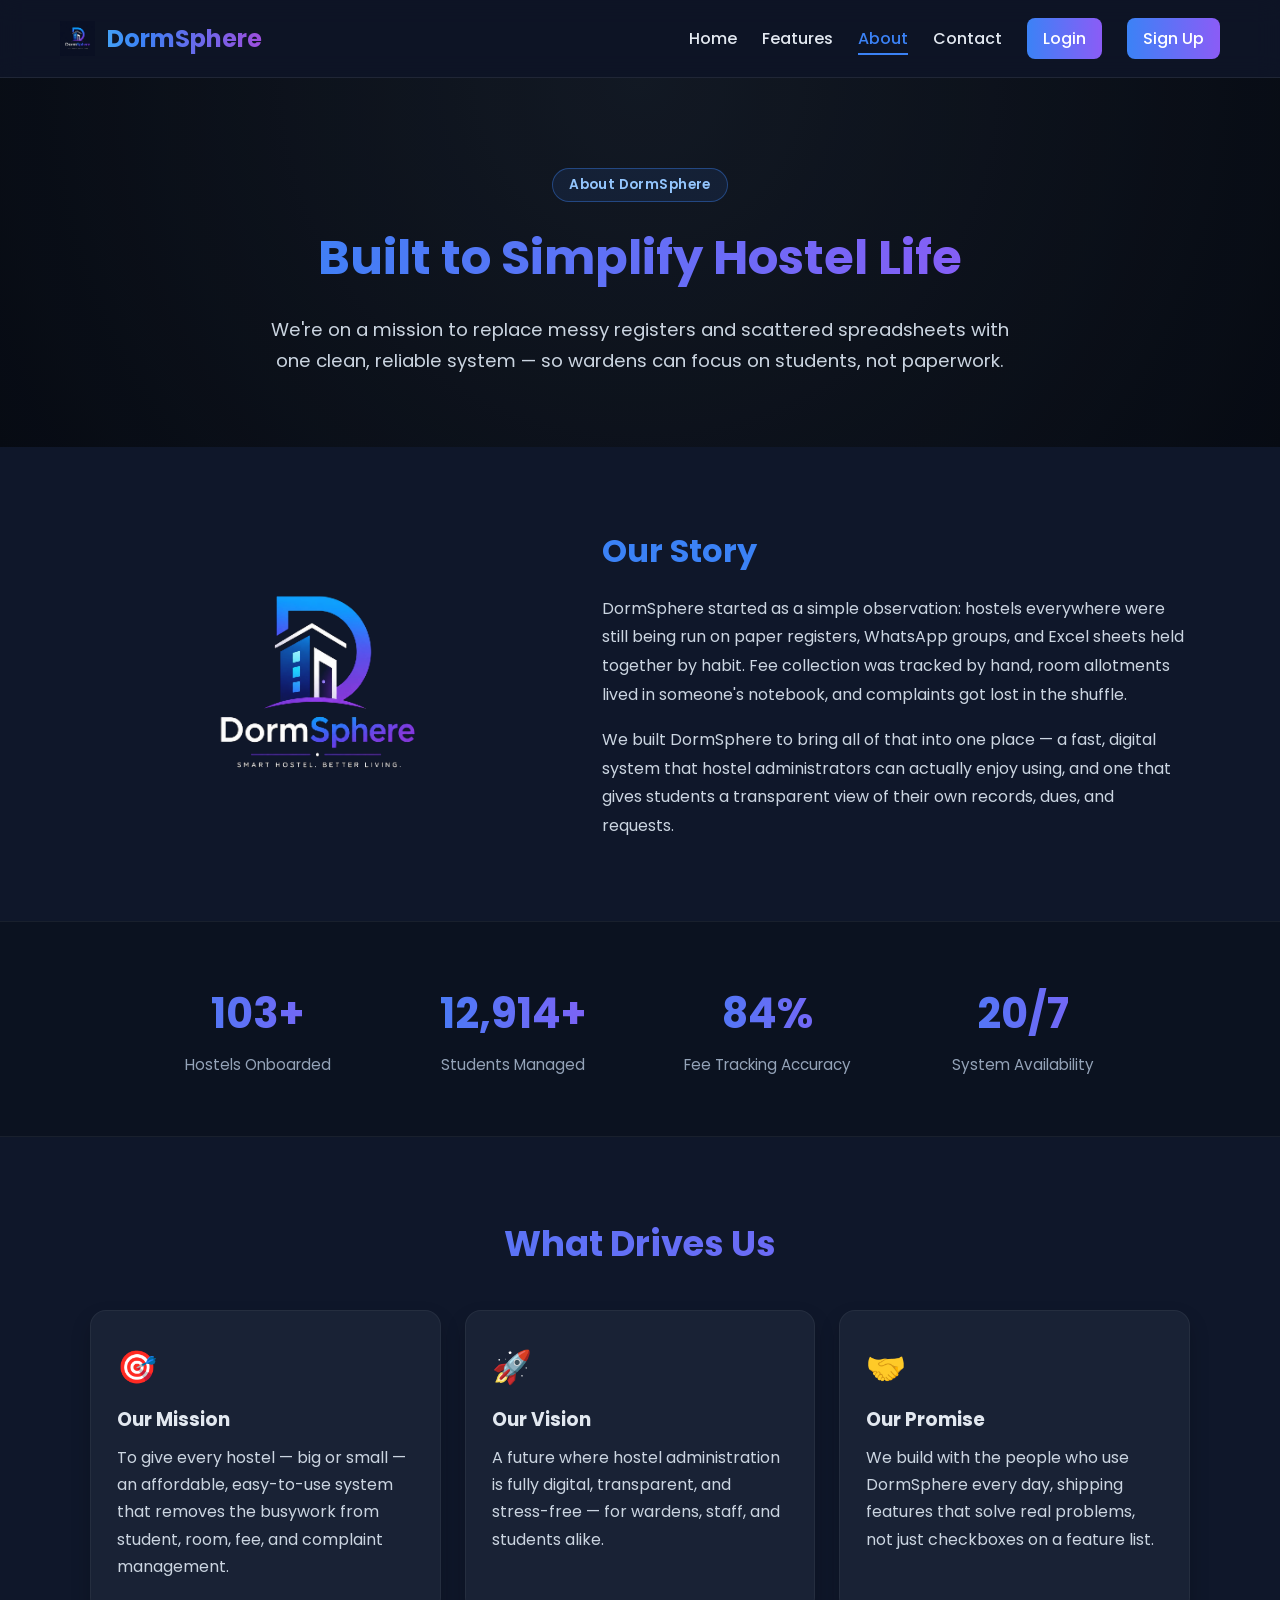
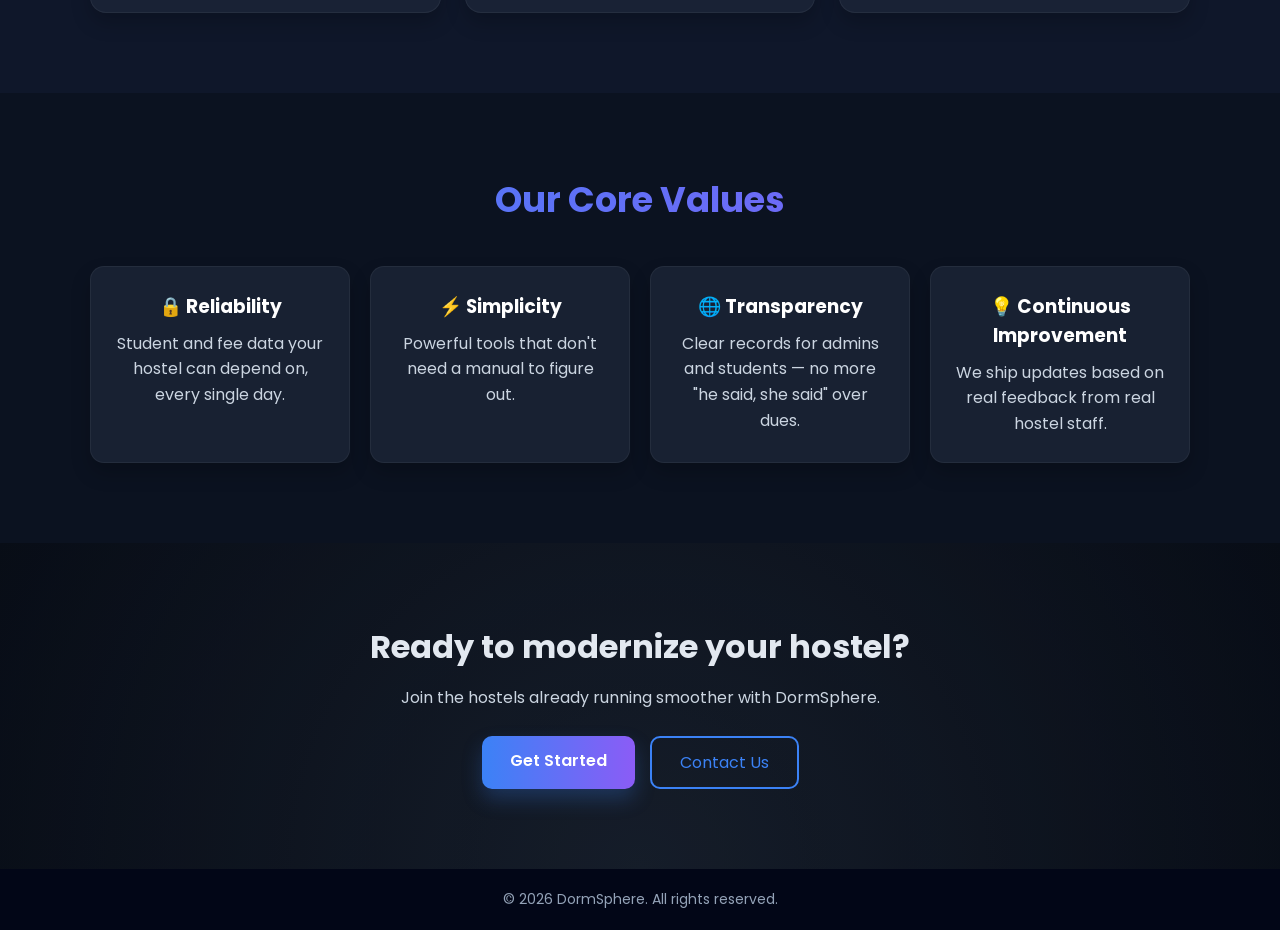
==== about.html @ 5bb1dd61 "Add files via upload" ====
<!DOCTYPE html>
<html lang="en">
<head>
    <meta charset="UTF-8">
    <meta name="viewport" content="width=device-width, initial-scale=1.0">
    <title>About Us - DormSphere</title>
    <link rel="stylesheet" href="about-style.css">
    <link href="https://fonts.googleapis.com/css2?family=Poppins:wght@300;400;600;700&display=swap" rel="stylesheet">
</head>

<body>

<nav class="navbar">
    <div class="logo">
        <img src="logo.jpeg" alt="DormSphere Logo" class="logo-icon">
        <span>DormSphere</span>
    </div>

    <button class="menu-toggle" id="menuToggle" aria-label="Toggle navigation menu">
        <span></span>
        <span></span>
        <span></span>
    </button>

    <ul class="nav-links" id="navLinks">
        <li><a href="index.html">Home</a></li>
        <li><a href="index.html#features">Features</a></li>
        <li><a href="about.html" class="active-link">About</a></li>
        <li><a href="index.html#contact">Contact</a></li>
        <li><a href="login.html" class="btn-small-primary">Login</a></li>
        <li><a href="signup.html" class="btn-small-primary">Sign Up</a></li>
    </ul>
</nav>

<!-- ================= ABOUT HERO ================= -->
<header class="about-hero">
    <div class="about-hero-content">
        <span class="eyebrow">About DormSphere</span>
        <h1>Built to Simplify Hostel Life</h1>
        <p>
            We're on a mission to replace messy registers and scattered spreadsheets with one clean,
            reliable system — so wardens can focus on students, not paperwork.
        </p>
    </div>
</header>

<main>

    <!-- ================= STORY ================= -->
    <section class="story" id="story">
        <div class="story-grid">
            <div class="story-image">
                <img src="logo.jpeg" alt="DormSphere illustration" class="story-logo">
            </div>
            <div class="story-content">
                <h2>Our Story</h2>
                <p>
                    DormSphere started as a simple observation: hostels everywhere were still being run on
                    paper registers, WhatsApp groups, and Excel sheets held together by habit. Fee collection
                    was tracked by hand, room allotments lived in someone's notebook, and complaints got lost
                    in the shuffle.
                </p>
                <p>
                    We built DormSphere to bring all of that into one place — a fast, digital system that
                    hostel administrators can actually enjoy using, and one that gives students a transparent
                    view of their own records, dues, and requests.
                </p>
            </div>
        </div>
    </section>

    <!-- ================= STATS ================= -->
    <section class="stats-section">
        <div class="stats-grid">
            <div class="stat-item">
                <span class="stat-number" data-target="120" data-suffix="+">0</span>
                <span class="stat-label">Hostels Onboarded</span>
            </div>
            <div class="stat-item">
                <span class="stat-number" data-target="15000" data-suffix="+">0</span>
                <span class="stat-label">Students Managed</span>
            </div>
            <div class="stat-item">
                <span class="stat-number" data-target="98" data-suffix="%">0</span>
                <span class="stat-label">Fee Tracking Accuracy</span>
            </div>
            <div class="stat-item">
                <span class="stat-number" data-target="24" data-suffix="/7">0</span>
                <span class="stat-label">System Availability</span>
            </div>
        </div>
    </section>

    <!-- ================= MISSION & VISION ================= -->
    <section class="mission" id="mission">
        <h2>What Drives Us</h2>
        <div class="mission-grid">
            <div class="mission-card">
                <div class="mission-icon">🎯</div>
                <h3>Our Mission</h3>
                <p>
                    To give every hostel — big or small — an affordable, easy-to-use system that removes
                    the busywork from student, room, fee, and complaint management.
                </p>
            </div>
            <div class="mission-card">
                <div class="mission-icon">🚀</div>
                <h3>Our Vision</h3>
                <p>
                    A future where hostel administration is fully digital, transparent, and stress-free —
                    for wardens, staff, and students alike.
                </p>
            </div>
            <div class="mission-card">
                <div class="mission-icon">🤝</div>
                <h3>Our Promise</h3>
                <p>
                    We build with the people who use DormSphere every day, shipping features that solve
                    real problems, not just checkboxes on a feature list.
                </p>
            </div>
        </div>
    </section>

    <!-- ================= VALUES ================= -->
    <section class="values" id="values">
        <h2>Our Core Values</h2>
        <div class="values-grid">
            <div class="value-card">
                <h3>🔒 Reliability</h3>
                <p>Student and fee data your hostel can depend on, every single day.</p>
            </div>
            <div class="value-card">
                <h3>⚡ Simplicity</h3>
                <p>Powerful tools that don't need a manual to figure out.</p>
            </div>
            <div class="value-card">
                <h3>🌐 Transparency</h3>
                <p>Clear records for admins and students — no more "he said, she said" over dues.</p>
            </div>
            <div class="value-card">
                <h3>💡 Continuous Improvement</h3>
                <p>We ship updates based on real feedback from real hostel staff.</p>
            </div>
        </div>
    </section>

    <!-- ================= CTA ================= -->
    <section class="about-cta">
        <h2>Ready to modernize your hostel?</h2>
        <p>Join the hostels already running smoother with DormSphere.</p>
        <div class="cta-buttons">
            <a href="signup.html" class="btn">Get Started</a>
            <a href="index.html#contact" class="btn-outline">Contact Us</a>
        </div>
    </section>

</main>

<footer>
    <p>© 2026 DormSphere. All rights reserved.</p>
</footer>

<script src="about-script.js"></script>
</body>
</html>
---- about-style.css ----
@import url('https://fonts.googleapis.com/css2?family=Poppins:wght@300;400;500;600;700&display=swap');

/* ================= RESET ================= */
* {
    margin: 0;
    padding: 0;
    box-sizing: border-box;
}

html {
    scroll-behavior: smooth;
}

body {
    font-family: 'Poppins', sans-serif;
    background: #0b1220;
    color: white;
    min-height: 100vh;
    overflow-x: hidden;
}

/* ================= NAVBAR ================= */
.navbar {
    display: flex;
    justify-content: space-between;
    align-items: center;
    padding: 18px 60px;
    background: rgba(15, 23, 42, 0.6);
    backdrop-filter: blur(12px);
    position: sticky;
    top: 0;
    z-index: 100;
    border-bottom: 1px solid rgba(255,255,255,0.08);
}

.logo {
    display: flex;
    align-items: center;
    gap: 12px;
    font-size: 24px;
    font-weight: 700;
    background: linear-gradient(90deg, #51cbf5 0%, #3b82f6 40%, #9d4edd 100%);
    -webkit-background-clip: text;
    -webkit-text-fill-color: transparent;
}

.logo-icon {
    height: 35px;
    width: auto;
    object-fit: contain;
    mix-blend-mode: lighten;
}

/* ================= NAV LINKS ================= */
.nav-links {
    display: flex;
    list-style: none;
    gap: 25px;
    align-items: center;
}

.nav-links a {
    text-decoration: none;
    color: #e2e8f0;
    font-weight: 500;
    transition: 0.3s;
    position: relative;
}

.nav-links a::after {
    content: "";
    position: absolute;
    left: 0;
    bottom: -5px;
    width: 0%;
    height: 2px;
    background: #3b82f6;
    transition: 0.3s;
}

.nav-links a:hover::after {
    width: 100%;
}

.nav-links a:hover {
    color: #3b82f6;
}

.nav-links a.active-link {
    color: #3b82f6;
}

.nav-links a.active-link::after {
    width: 100%;
}

/* ================= HAMBURGER MENU (mobile only) ================= */
.menu-toggle {
    display: none;
    flex-direction: column;
    justify-content: space-between;
    width: 28px;
    height: 20px;
    background: transparent;
    border: none;
    cursor: pointer;
    z-index: 200;
    padding: 0;
}

.menu-toggle span {
    display: block;
    height: 3px;
    width: 100%;
    background: #e2e8f0;
    border-radius: 2px;
    transition: 0.3s ease;
}

.menu-toggle.active span:nth-child(1) {
    transform: translateY(8.5px) rotate(45deg);
}

.menu-toggle.active span:nth-child(2) {
    opacity: 0;
}

.menu-toggle.active span:nth-child(3) {
    transform: translateY(-8.5px) rotate(-45deg);
}

/* ================= LOGIN / SIGNUP BUTTONS ================= */
.btn-small-primary {
    background: linear-gradient(90deg, #3b82f6, #8b5cf6);
    padding: 8px 16px;
    border-radius: 8px;
    color: white !important;
    text-decoration: none;
    transition: 0.3s;
    display: inline-block;
    border: none;
}

.btn-small-primary:hover {
    transform: translateY(-2px);
    box-shadow: 0 4px 12px rgba(59, 130, 246, 0.3);
}

/* ================= SHARED BUTTONS ================= */
.btn {
    background: linear-gradient(90deg, #3b82f6, #8b5cf6);
    padding: 12px 28px;
    border-radius: 10px;
    text-decoration: none;
    color: white;
    font-weight: 600;
    transition: 0.3s;
    box-shadow: 0 10px 20px rgba(59, 130, 246, 0.25);
    display: inline-block;
}

.btn:hover {
    transform: translateY(-3px);
    box-shadow: 0 15px 25px rgba(59, 130, 246, 0.35);
}

.btn-outline {
    border: 2px solid #3b82f6;
    padding: 12px 28px;
    border-radius: 10px;
    text-decoration: none;
    color: #3b82f6;
    transition: 0.3s;
    display: inline-block;
}

.btn-outline:hover {
    background: #3b82f6;
    color: white;
    transform: translateY(-3px);
}

/* ================= ABOUT HERO ================= */
.about-hero {
    padding: 90px 60px 70px;
    text-align: center;
    background: linear-gradient(rgba(0,0,0,0.4), rgba(0,0,0,0.4)), radial-gradient(circle at top, #1e293b, #0b1220);
}

.about-hero-content {
    max-width: 760px;
    margin: 0 auto;
}

.eyebrow {
    display: inline-block;
    padding: 6px 16px;
    border-radius: 999px;
    border: 1px solid rgba(59, 130, 246, 0.4);
    background: rgba(59, 130, 246, 0.1);
    color: #93c5fd;
    font-size: 0.85rem;
    font-weight: 600;
    letter-spacing: 0.03em;
    margin-bottom: 20px;
}

.about-hero h1 {
    font-size: 3rem;
    margin-bottom: 20px;
    background: linear-gradient(90deg, #3b82f6, #8b5cf6);
    -webkit-background-clip: text;
    -webkit-text-fill-color: transparent;
}

.about-hero p {
    font-size: 1.15rem;
    color: #cbd5e1;
    line-height: 1.7;
}

/* ================= STORY ================= */
.story {
    padding: 80px 60px;
    background: #0f172a;
}

.story-grid {
    display: flex;
    align-items: center;
    justify-content: space-between;
    gap: 60px;
    max-width: 1100px;
    margin: 0 auto;
}

.story-image {
    flex: 1;
    display: flex;
    justify-content: center;
    align-items: center;
    min-width: 0;
}

.story-logo {
    max-width: 100%;
    height: auto;
    max-height: 280px;
    object-fit: contain;
    mix-blend-mode: lighten;
}

.story-content {
    flex: 1.3;
    min-width: 0;
}

.story-content h2 {
    font-size: 2rem;
    margin-bottom: 20px;
    color: #3b82f6;
}

.story-content p {
    color: #cbd5e1;
    line-height: 1.8;
    margin-bottom: 16px;
}

.story-content p:last-child {
    margin-bottom: 0;
}

/* ================= STATS ================= */
.stats-section {
    padding: 60px 20px;
    background: #0b1220;
    border-top: 1px solid rgba(255,255,255,0.06);
    border-bottom: 1px solid rgba(255,255,255,0.06);
}

.stats-grid {
    display: grid;
    grid-template-columns: repeat(4, 1fr);
    gap: 20px;
    max-width: 1000px;
    margin: 0 auto;
    text-align: center;
}

.stat-item {
    display: flex;
    flex-direction: column;
    gap: 8px;
}

.stat-number {
    font-size: 2.6rem;
    font-weight: 700;
    background: linear-gradient(90deg, #3b82f6, #8b5cf6);
    -webkit-background-clip: text;
    -webkit-text-fill-color: transparent;
}

.stat-label {
    color: #94a3b8;
    font-size: 0.95rem;
}

/* ================= MISSION ================= */
.mission {
    padding: 80px 20px;
    text-align: center;
    background: #0f172a;
}

.mission h2,
.values h2 {
    font-size: 2.2rem;
    margin-bottom: 40px;
    background: linear-gradient(90deg, #3b82f6, #8b5cf6);
    -webkit-background-clip: text;
    -webkit-text-fill-color: transparent;
}

.mission-grid {
    display: grid;
    grid-template-columns: repeat(auto-fit, minmax(260px, 1fr));
    gap: 24px;
    max-width: 1100px;
    margin: auto;
}

.mission-card {
    background: rgba(30, 41, 59, 0.7);
    padding: 32px 26px;
    border-radius: 16px;
    border: 1px solid rgba(255,255,255,0.05);
    box-shadow: 0 10px 20px rgba(0,0,0,0.2);
    transition: 0.3s;
    text-align: left;
}

.mission-card:hover {
    transform: translateY(-8px);
    background: rgba(51, 65, 85, 0.9);
    box-shadow: 0 20px 30px rgba(0,0,0,0.3);
}

.mission-icon {
    font-size: 2rem;
    margin-bottom: 14px;
}

.mission-card h3 {
    margin-bottom: 10px;
    color: #e2e8f0;
}

.mission-card p {
    color: #cbd5e1;
    line-height: 1.7;
}

/* ================= VALUES ================= */
.values {
    padding: 80px 20px;
    text-align: center;
    background: #0b1220;
}

.values-grid {
    display: grid;
    grid-template-columns: repeat(auto-fit, minmax(220px, 1fr));
    gap: 20px;
    max-width: 1100px;
    margin: auto;
}

.value-card {
    background: rgba(30, 41, 59, 0.7);
    padding: 25px;
    border-radius: 14px;
    transition: 0.3s;
    border: 1px solid rgba(255,255,255,0.05);
    box-shadow: 0 10px 20px rgba(0,0,0,0.2);
}

.value-card:hover {
    transform: translateY(-10px);
    background: rgba(51, 65, 85, 0.9);
    box-shadow: 0 20px 30px rgba(0,0,0,0.3);
}

.value-card h3 {
    margin-bottom: 10px;
}

.value-card p {
    color: #cbd5e1;
    line-height: 1.6;
}

/* ================= ABOUT CTA ================= */
.about-cta {
    padding: 80px 20px;
    text-align: center;
    background: linear-gradient(rgba(0,0,0,0.3), rgba(0,0,0,0.3)), radial-gradient(circle at bottom, #1e293b, #0b1220);
}

.about-cta h2 {
    font-size: 2rem;
    margin-bottom: 14px;
    color: #e2e8f0;
}

.about-cta p {
    color: #cbd5e1;
    margin-bottom: 26px;
}

.cta-buttons {
    display: flex;
    justify-content: center;
    gap: 15px;
    flex-wrap: wrap;
}

/* ================= FOOTER ================= */
footer {
    padding: 20px;
    text-align: center;
    background: #020617;
    color: #94a3b8;
    font-size: 14px;
}

/* =====================================================
   RESPONSIVE MOBILE FIXES
   ===================================================== */

/* ---- Tablets & small laptops ---- */
@media (max-width: 992px) {
    .navbar {
        padding: 16px 32px;
    }

    .about-hero {
        padding: 70px 32px 50px;
    }

    .about-hero h1 {
        font-size: 2.4rem;
    }

    .story {
        padding: 60px 32px;
    }

    .story-grid {
        gap: 30px;
    }

    .stats-grid {
        grid-template-columns: repeat(2, 1fr);
        gap: 30px;
    }
}

/* ---- Mobile phones & small tablets ---- */
@media (max-width: 768px) {
    .navbar {
        padding: 15px 24px;
        position: relative;
    }

    .menu-toggle {
        display: flex;
    }

    .nav-links {
        position: absolute;
        top: 100%;
        left: 0;
        right: 0;
        flex-direction: column;
        align-items: flex-start;
        gap: 0;
        background: rgba(15, 23, 42, 0.97);
        backdrop-filter: blur(12px);
        border-bottom: 1px solid rgba(255,255,255,0.08);
        max-height: 0;
        overflow: hidden;
        transition: max-height 0.35s ease;
    }

    .nav-links.active {
        max-height: 400px;
    }

    .nav-links li {
        width: 100%;
    }

    .nav-links a {
        display: block;
        width: 100%;
        padding: 14px 24px;
    }

    .nav-links a.btn-small-primary {
        display: inline-block;
        width: calc(100% - 48px);
        margin: 8px 24px;
        text-align: center;
    }

    .about-hero {
        padding: 50px 24px 40px;
    }

    .about-hero h1 {
        font-size: 2rem;
    }

    .about-hero p {
        font-size: 1rem;
    }

    .story {
        padding: 50px 24px;
    }

    .story-grid {
        flex-direction: column;
        text-align: center;
    }

    .story-content {
        text-align: center;
    }

    .story-logo {
        max-height: 200px;
    }

    .stats-grid {
        grid-template-columns: repeat(2, 1fr);
        gap: 24px;
    }

    .stat-number {
        font-size: 2.1rem;
    }

    .mission,
    .values,
    .about-cta {
        padding: 60px 20px;
    }

    .mission h2,
    .values h2,
    .about-cta h2 {
        font-size: 1.8rem;
    }

    .mission-grid,
    .values-grid {
        grid-template-columns: 1fr;
    }
}

/* ---- Small phones ---- */
@media (max-width: 420px) {
    .navbar {
        padding: 14px 16px;
    }

    .logo {
        font-size: 20px;
        gap: 8px;
    }

    .logo-icon {
        height: 28px;
    }

    .about-hero h1 {
        font-size: 1.7rem;
    }

    .stats-grid {
        grid-template-columns: 1fr;
        gap: 20px;
    }

    .mission-card,
    .value-card {
        padding: 22px;
    }

    .cta-buttons {
        flex-direction: column;
        width: 100%;
    }

    .cta-buttons .btn,
    .cta-buttons .btn-outline {
        width: 100%;
        text-align: center;
    }
}
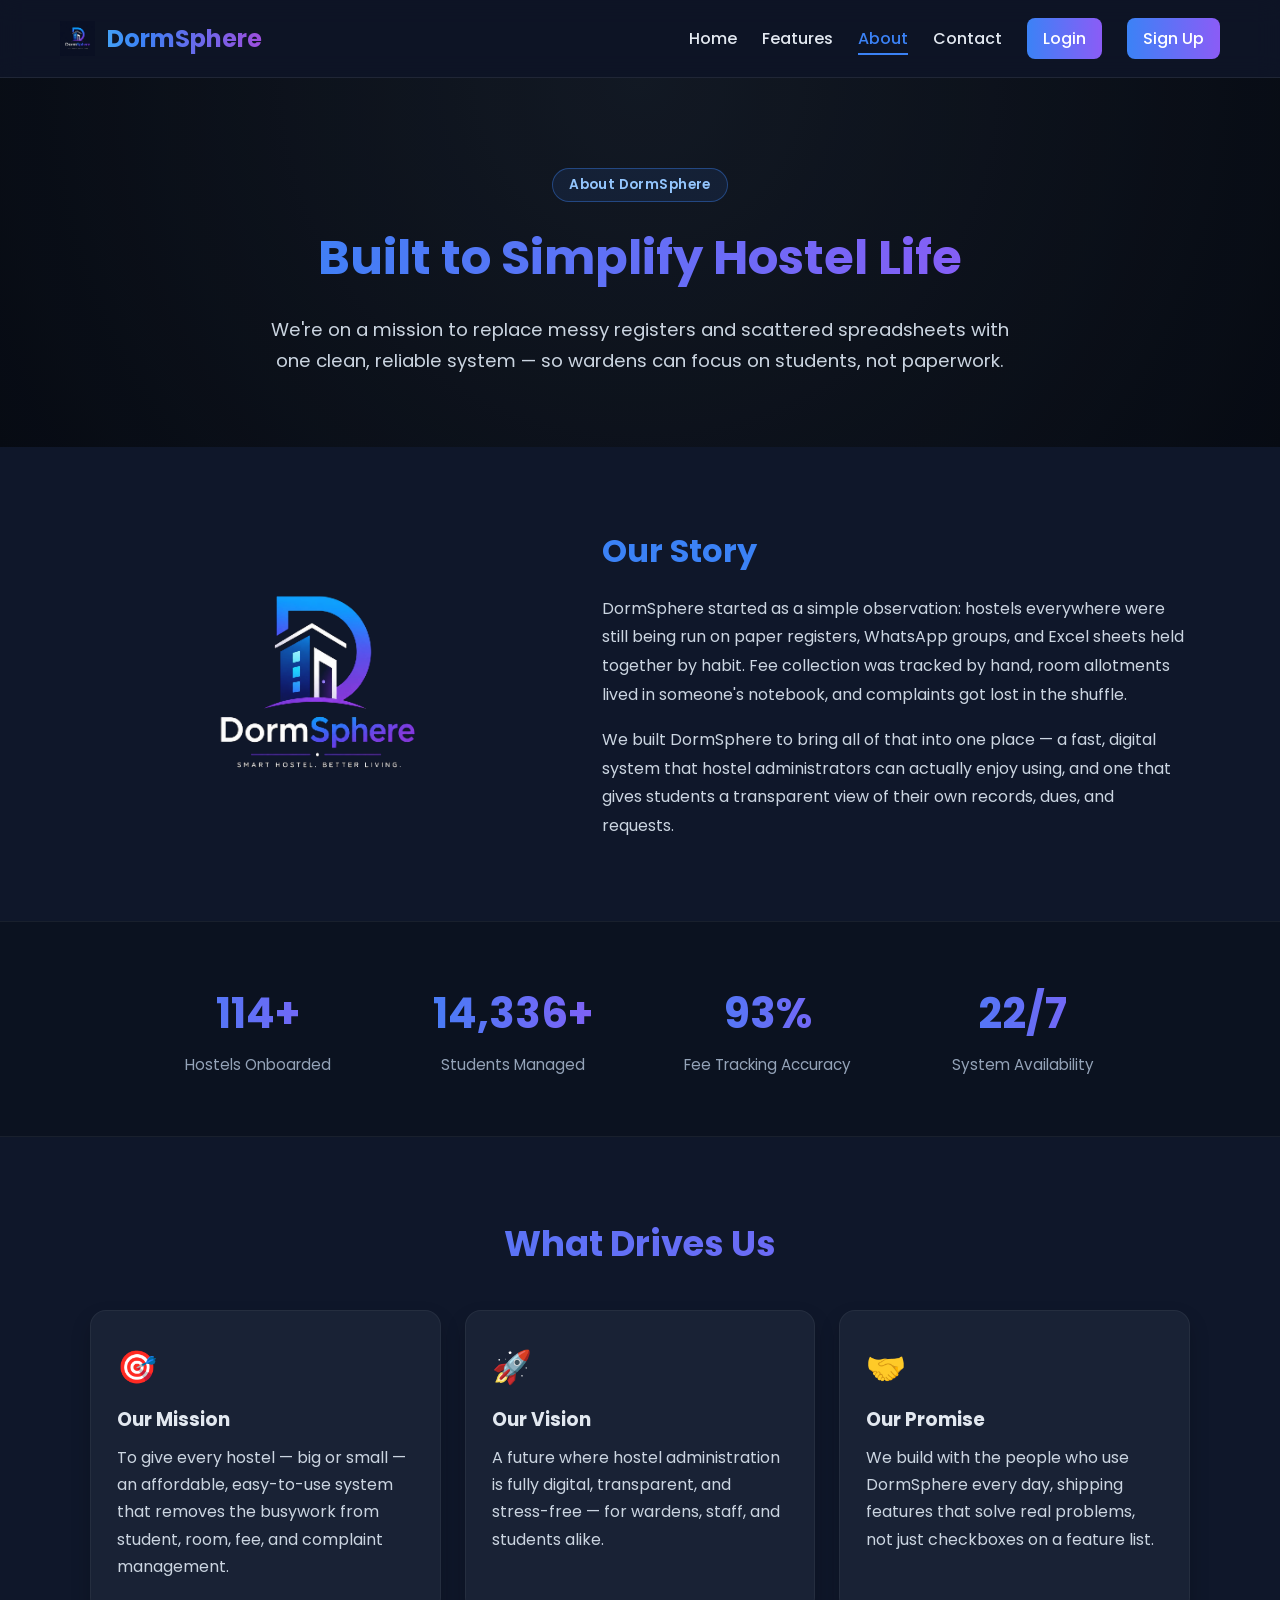
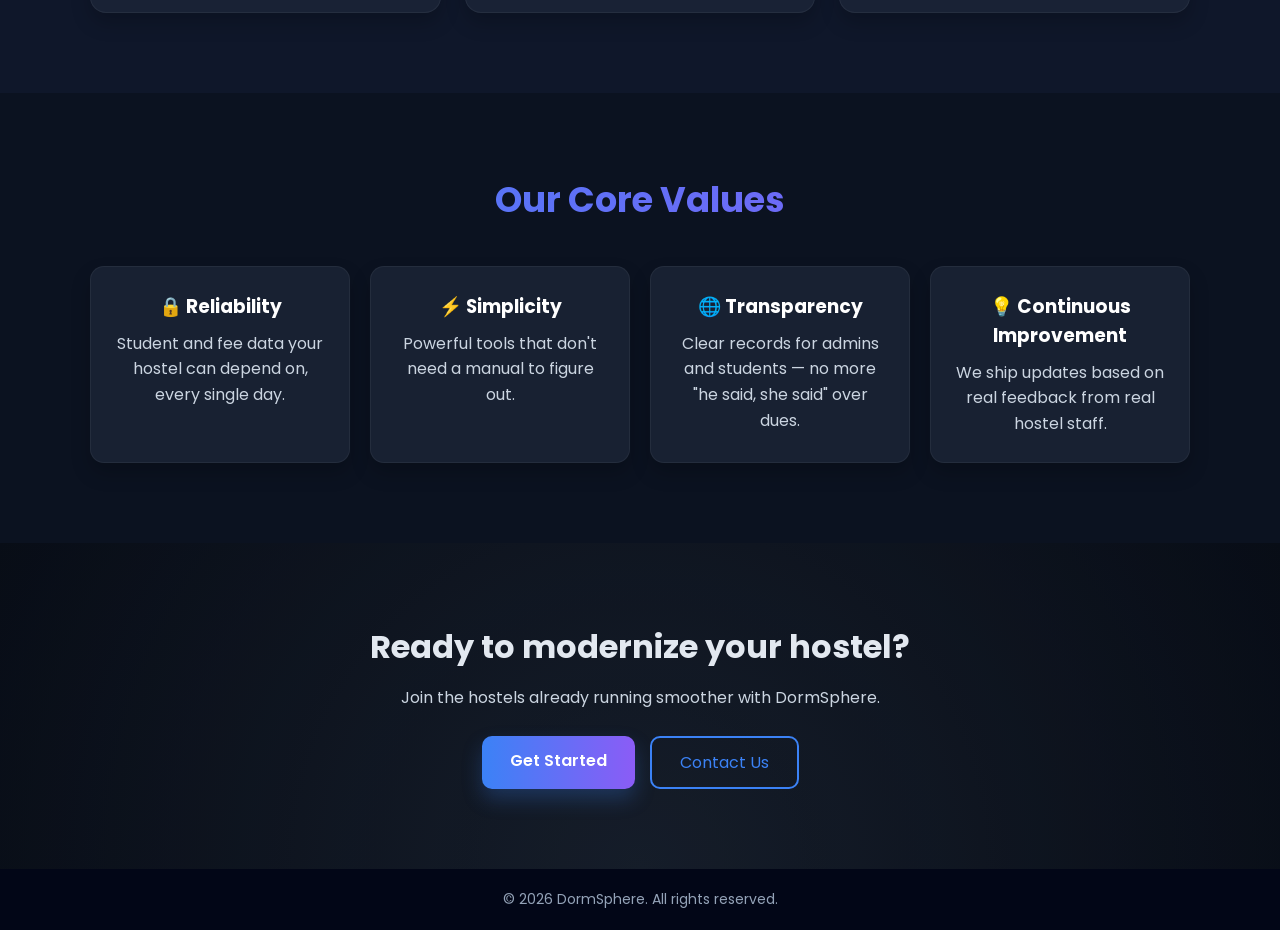
==== commit 8ea37ce2: "Add files via upload" ====
--- a/about.html
+++ b/about.html
@@ -4,6 +4,9 @@
     <meta charset="UTF-8">
     <meta name="viewport" content="width=device-width, initial-scale=1.0">
     <title>About Us - DormSphere</title>
+     <!-- Favicon -->
+<link rel="icon" type="image/png" href="logo.jpeg">
+<link rel="apple-touch-icon" href="logo.jpeg">
     <link rel="stylesheet" href="about-style.css">
     <link href="https://fonts.googleapis.com/css2?family=Poppins:wght@300;400;600;700&display=swap" rel="stylesheet">
 </head>
@@ -26,7 +29,7 @@
         <li><a href="index.html">Home</a></li>
         <li><a href="index.html#features">Features</a></li>
         <li><a href="about.html" class="active-link">About</a></li>
-        <li><a href="index.html#contact">Contact</a></li>
+        <li><a href="contact.html">Contact</a></li>
         <li><a href="login.html" class="btn-small-primary">Login</a></li>
         <li><a href="signup.html" class="btn-small-primary">Sign Up</a></li>
     </ul>
